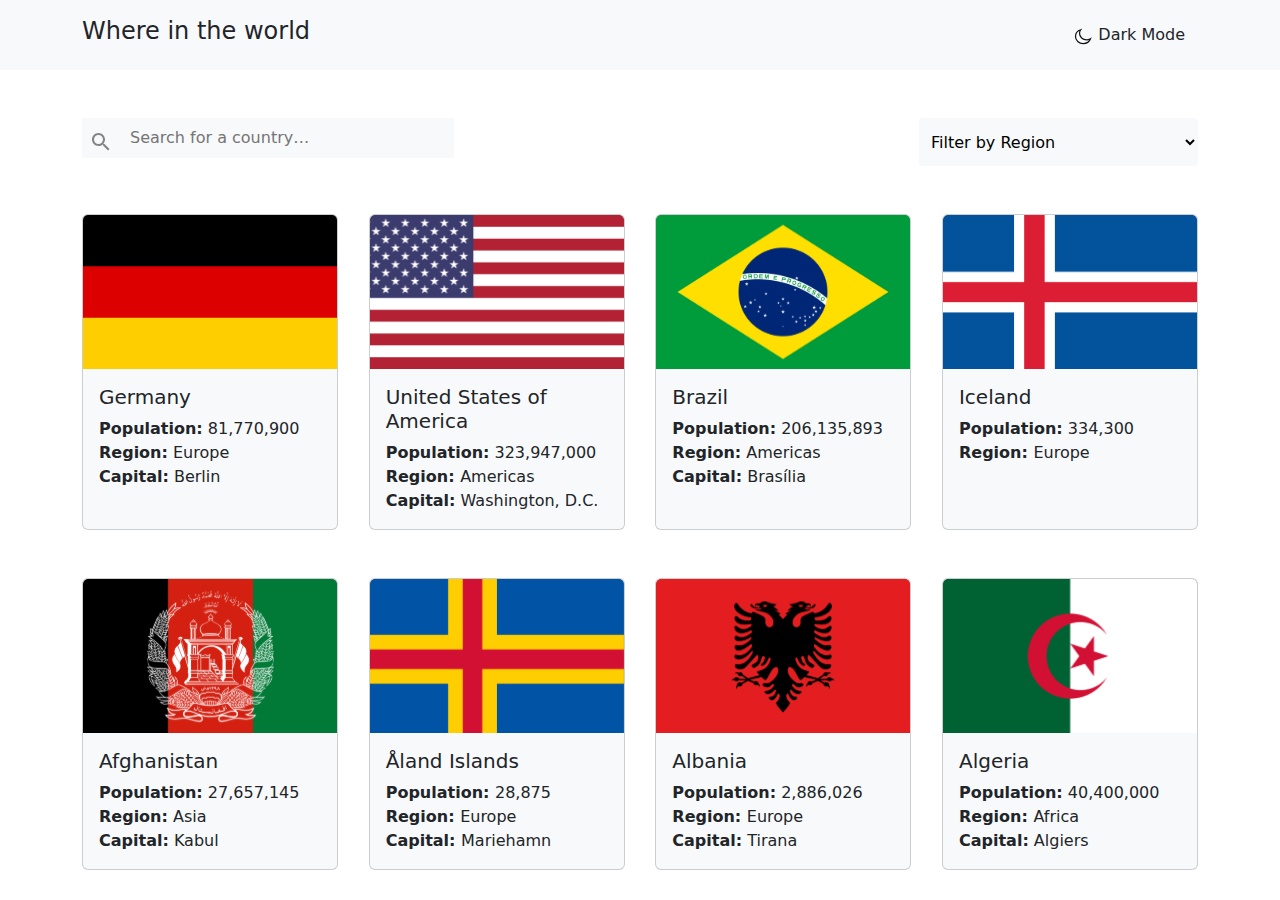
==== index.html @ 40763db2 "add initiol commit" ====
<!DOCTYPE html>
<html lang="en">

<head>
    <meta charset="UTF-8">
    <meta http-equiv="X-UA-Compatible" content="IE=edge">
    <meta name="viewport" content="width=device-width, initial-scale=1.0">
    <title>Document</title>
    <link rel="stylesheet" href="./bootstrap-5.2.2-dist/css/bootstrap.css">
    <link rel="stylesheet" href="./css/main.css">
</head>

<body class="" >
    <header class="site-header  bg-light">
        <div class="container">
            <div class="header__inner top  d-flex align-items-center justify-content-between pt-3 pb-3">
                <nav class="top__nav nav">
                    <a class="top__link link-dark text-dark h4 text-decoration-none" href="./index.html">Where in the world</a>
                </nav>
                <button class="top__button btn">
                    <img src="./images/top-img.svg" alt="logo" width="20" height="20">
                    Dark Mode
                </button>
            </div>
        </div>
    </header>
    <main>
        <section class="">
            <div class="container">
                <div class=" mt-5 mb-5 ">
                    <form class=" d-flex flex-wrap" action="https://echo.htmlacademy.ru/" method="post">
                        <label class=" col-8 form-label ">

                            <input class="pt-2 pb-2 ps-5 col-6 border-0 bg-light" type="text" placeholder="Search for a country…"
                                name="Search for a country…">
                        </label>
                        <select class=" pt-2 pb-2 ps-2 ms-auto border-0 bg-light rounded-1 col-3" aria-label="Default select example">
                            <option selected>Filter by Region</option>
                            <option value="1">One</option>
                            <option value="2">Two</option>
                            <option value="3">Three</option>
                        </select>
                    </form>
                </div>
            </div>
        </section>
        <section>
            <div class="container px-4">
                <div class="row gy-5  justify-content-between">
                    <div class="card  col-12 col-sm-12 col-md-6 col-lg-3 p-0 bg-light " style="width: 16rem;" >
                        <img src="./images/Germany.svg.svg" class="card-img-top w-100" alt="...">
                        <div class="card-body">
                            <h5 class="card-title">Germany</h5>
                            <p class="card-text m-0">
                                <strong> Population:</strong>
                                81,770,900

                            </p>
                            <p class="card-text m-0">
                               <strong>  Region:</strong>
                              Europe
                            </p>
                            <p class="card-text">
                                <strong> Capital:</strong>
                                Berlin
                            </p>
                        </div>
                    </div>
                    <div class="card col-12 col-sm-12 col-md-6 col-lg-3 p-0   bg-light"  style="width: 16rem;" >
                        <img src="./images/flag-usa2.svg" class="card-img-top" alt="...">
                        <div class="card-body">
                            <h5 class="card-title h5">United States of America</h5>
                            <p class="card-text m-0">
                                <strong>Population:</strong>
                               323,947,000
                            </p>
                            <p class="card-text m-0">
                                <strong> Region: </strong>
                               Americas
                            </p>
                            <p class="card-text">
                                <strong> Capital:</strong>
                                Washington, D.C.
                            </p>
                        </div>
                    </div>
                    <div class="card col-12 col-sm-12 col-md-6 col-lg-3 p-0   bg-light"  style="width: 16rem;" >
                        <img src="./images/flag-brazil3.svg" class="card-img-top" alt="...">
                        <div class="card-body">
                            <h5 class="card-title">Brazil</h5>
                            <p class="card-text m-0">
                                <strong>Population:</strong>
                                 206,135,893
                            </p>
                            <p class="card-text m-0">
                                <strong> Region:</strong>
                               Americas
                            </p>
                            <p class="card-text">
                                <strong> Capital:</strong>
                                Brasília
                            </p>
                        </div>
                    </div>
                    <div class="card col-12 col-sm-12 col-md-6 col-lg-3 p-0  bg-light" style="width: 16rem;"  >
                        <img src="./images/Germany4.svg.svg" class="card-img-top" alt="...">
                        <div class="card-body">
                            <h5 class="card-title">Iceland</h5>
                            <p class="card-text m-0">
                                <strong> Population:</strong>
                                334,300
                            </p>
                            <p class="card-text m-0">
                                <strong> Region: </strong>
                               Europe
                            </p>
                            <p class="card-text">
                                <strong></strong>

                            </p>
                        </div>
                    </div>
                    <div class="card col-12 col-sm-12 col-md-6 col-lg-3  p-0  bg-light"  style="width: 16rem;">
                        <img src="./images/avg'on.svg" class="card-img-top" alt="...">
                        <div class="card-body">
                            <h5 class="card-title">Afghanistan</h5>
                            <p class="card-text m-0">
                                <strong> Population:</strong>
                                27,657,145
                            </p>
                            <p class="card-text m-0">
                                <strong>Region:</strong>
                                 Asia
                            </p>
                            <p class="card-text">
                                <strong> Capital:</strong>
                                Kabul
                            </p>
                        </div>
                    </div>
                    <div class="card col-3 p-0  bg-light"  style="width: 16rem;" >
                        <img src="./images/aland.svg" class="card-img-top" alt="...">
                        <div class="card-body">
                            <h5 class="card-title">Åland Islands</h5>
                            <p class="card-text m-0">
                                <strong> Population: </strong>
                               28,875
                            </p>
                            <p class="card-text m-0">
                                <strong>Region: </strong>
                                Europe
                            </p>
                            <p class="card-text">
                                <strong>Capital: </strong>
                                Mariehamn
                            </p>
                        </div>
                    </div>
                    <div class="card col-3 p-0  bg-light"  style="width: 16rem;" >
                        <img src="./images/Albania.svg" class="card-img-top" alt="...">
                        <div class="card-body">
                            <h5 class="card-title">Albania</h5>
                            <p class="card-text m-0">
                                <strong> Population:</strong>
                                2,886,026
                            </p>
                            <p class="card-text m-0">
                                <strong> Region: </strong>
                                Europe
                            </p>
                            <p class="card-text">
                                <strong>Capital:</strong>
                                 Tirana
                            </p>
                        </div>
                    </div>
                    <div class="card col-3 p-0  bg-light"  style="width: 16rem;" >
                        <img src="./images/Algeria.svg" class="card-img-top" alt="...">
                        <div class="card-body">
                            <h5 class="card-title">Algeria</h5>
                            <p class="card-text m-0">
                                <strong>Population:</strong>
                                 40,400,000
                            </p>
                            <p class="card-text m-0">
                                <strong> Region: </strong>
                               Africa
                            </p>
                            <p class="card-text">
                                <strong> Capital:</strong>
                                Algiers
                            </p>
                        </div>
                    </div>
                   
                </div>

            </div>
        </section>
    </main>

</body>

</html>
---- css/main.css ----
.form-label {
  position: relative;
}

.form-label::before {
  content: "";
  position: absolute;
  background-image: url("/images/icon-search-black.svg");
  background-repeat: no-repeat;
  width: 18px;
  height: 18px;
  left: 10px;
  top: 15px;
}

@media only screen and (max-width: 540px) {
  .card {
    width: 400px;
  }
}
body {
  background-color: #FFFFFF;
}/*# sourceMappingURL=main.css.map */
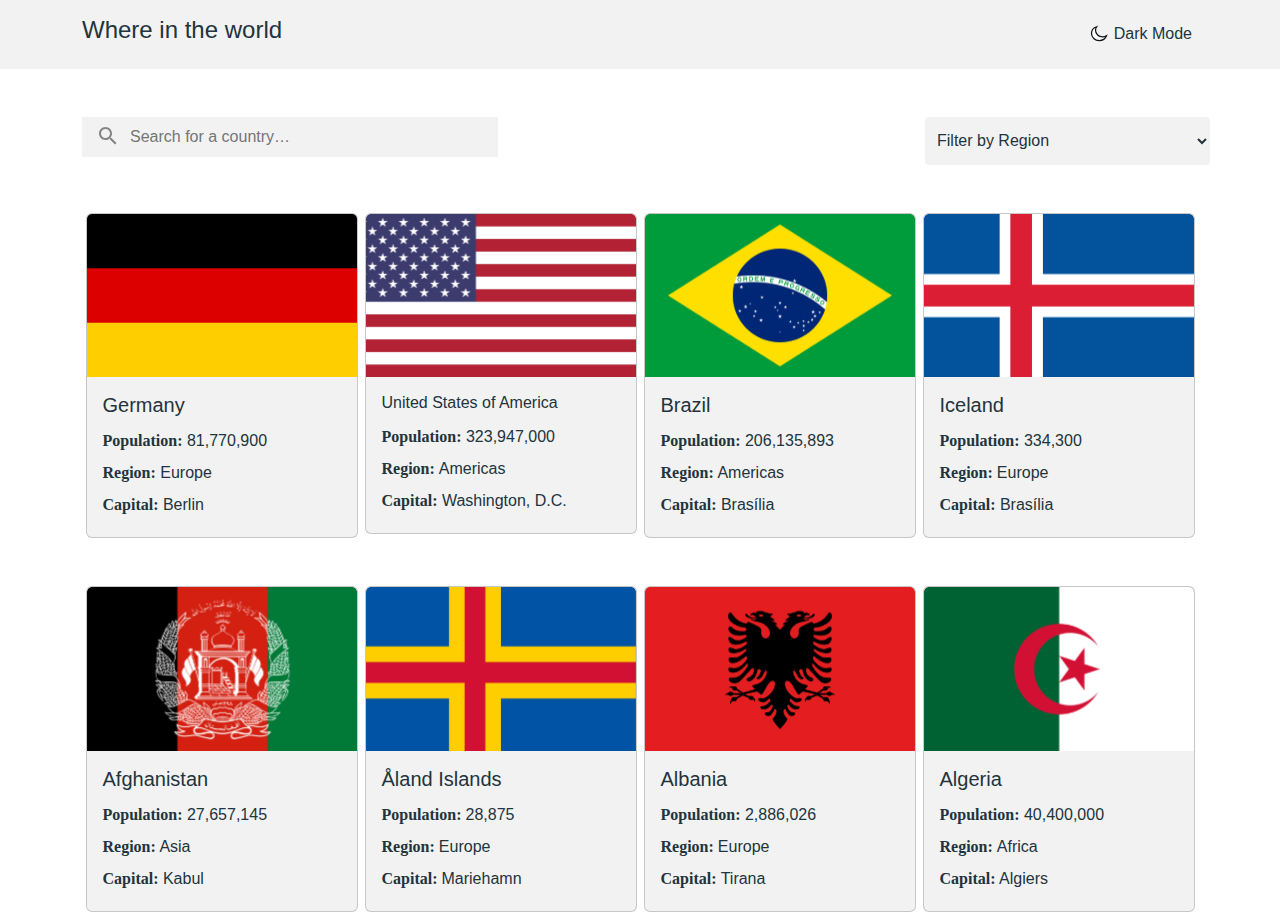
==== commit 606b19c4: "dell innit" ====
--- a/index.html
+++ b/index.html
@@ -7,18 +7,19 @@
     <meta name="viewport" content="width=device-width, initial-scale=1.0">
     <title>Document</title>
     <link rel="stylesheet" href="./bootstrap-5.2.2-dist/css/bootstrap.css">
+    <link rel="stylesheet" href="./bootstrap-5.2.2-dist/js/bootstrap.js">
     <link rel="stylesheet" href="./css/main.css">
 </head>
 
-<body class="" >
-    <header class="site-header  bg-light">
+<body  >
+    <header class="site-header ">
         <div class="container">
             <div class="header__inner top  d-flex align-items-center justify-content-between pt-3 pb-3">
                 <nav class="top__nav nav">
-                    <a class="top__link link-dark text-dark h4 text-decoration-none" href="./index.html">Where in the world</a>
+                    <a class="top__link h4 text-decoration-none" href="./index.html">Where in the world</a>
                 </nav>
-                <button class="top__button btn">
-                    <img src="./images/top-img.svg" alt="logo" width="20" height="20">
+                <button class="top__button  btne" type="button" >
+                    <img class="mb-1" src="./images/top-img.svg" alt="logo" width="20" height="20">
                     Dark Mode
                 </button>
             </div>
@@ -28,13 +29,13 @@
         <section class="">
             <div class="container">
                 <div class=" mt-5 mb-5 ">
-                    <form class=" d-flex flex-wrap" action="https://echo.htmlacademy.ru/" method="post">
-                        <label class=" col-8 form-label ">
-
-                            <input class="pt-2 pb-2 ps-5 col-6 border-0 bg-light" type="text" placeholder="Search for a country…"
+                    <form class="row" action="https://echo.htmlacademy.ru/" method="post">
+                        <label class=" col-12 col-sm-12 col-md-8 col-lg-9 form-label ">
+
+                            <input class="pt-2 pb-2 ps-5 col-6 border-0 " type="text" placeholder="Search for a country…"
                                 name="Search for a country…">
                         </label>
-                        <select class=" pt-2 pb-2 ps-2 ms-auto border-0 bg-light rounded-1 col-3" aria-label="Default select example">
+                        <select class="  pt-2 pb-2 ps-2 border-0  rounded-1 col-5 col-sm-5 col-md-4 col-lg-3" aria-label="Default select example">
                             <option selected>Filter by Region</option>
                             <option value="1">One</option>
                             <option value="2">Two</option>
@@ -45,9 +46,11 @@
             </div>
         </section>
         <section>
+         
             <div class="container px-4">
                 <div class="row gy-5  justify-content-between">
-                    <div class="card  col-12 col-sm-12 col-md-6 col-lg-3 p-0 bg-light " style="width: 16rem;" >
+                    <a class="text-decoration-none  col-12 col-sm-12 col-md-6 col-lg-3 p-0" href="./Detali.html">
+                    <div class="card   " style="width: 17rem;" >
                         <img src="./images/Germany.svg.svg" class="card-img-top w-100" alt="...">
                         <div class="card-body">
                             <h5 class="card-title">Germany</h5>
@@ -66,43 +69,50 @@
                             </p>
                         </div>
                     </div>
-                    <div class="card col-12 col-sm-12 col-md-6 col-lg-3 p-0   bg-light"  style="width: 16rem;" >
-                        <img src="./images/flag-usa2.svg" class="card-img-top" alt="...">
-                        <div class="card-body">
-                            <h5 class="card-title h5">United States of America</h5>
-                            <p class="card-text m-0">
-                                <strong>Population:</strong>
-                               323,947,000
-                            </p>
-                            <p class="card-text m-0">
-                                <strong> Region: </strong>
-                               Americas
-                            </p>
-                            <p class="card-text">
-                                <strong> Capital:</strong>
-                                Washington, D.C.
-                            </p>
-                        </div>
-                    </div>
-                    <div class="card col-12 col-sm-12 col-md-6 col-lg-3 p-0   bg-light"  style="width: 16rem;" >
-                        <img src="./images/flag-brazil3.svg" class="card-img-top" alt="...">
-                        <div class="card-body">
-                            <h5 class="card-title">Brazil</h5>
-                            <p class="card-text m-0">
-                                <strong>Population:</strong>
-                                 206,135,893
-                            </p>
-                            <p class="card-text m-0">
-                                <strong> Region:</strong>
-                               Americas
-                            </p>
-                            <p class="card-text">
-                                <strong> Capital:</strong>
-                                Brasília
-                            </p>
-                        </div>
-                    </div>
-                    <div class="card col-12 col-sm-12 col-md-6 col-lg-3 p-0  bg-light" style="width: 16rem;"  >
+
+                   </a>
+                    <a class="col-12 col-sm-12 col-md-6 col-lg-3 p-0   " href="./Detali.html">
+                        <div class="card "  style="width: 17rem;" >
+                            <img src="./images/flag-usa2.svg" class="card-img-top" alt="...">
+                            <div class="card-body">
+                                <h5 class="card-title h6">United States of America</h5>
+                                <p class="card-text m-0">
+                                    <strong>Population:</strong>
+                                   323,947,000
+                                </p>
+                                <p class="card-text m-0">
+                                    <strong> Region: </strong>
+                                   Americas
+                                </p>
+                                <p class="card-text">
+                                    <strong> Capital:</strong>
+                                    Washington, D.C.
+                                </p>
+                            </div>
+                        </div>
+                    </a>
+                    <a class="col-12 col-sm-12 col-md-6 col-lg-3 p-0" href="./Detali.html">
+                        <div class="card "  style="width: 17rem;" >
+                            <img src="./images/flag-brazil3.svg" class="card-img-top" alt="...">
+                            <div class="card-body">
+                                <h5 class="card-title">Brazil</h5>
+                                <p class="card-text m-0">
+                                    <strong>Population:</strong>
+                                     206,135,893
+                                </p>
+                                <p class="card-text m-0">
+                                    <strong> Region:</strong>
+                                   Americas
+                                </p>
+                                <p class="card-text">
+                                    <strong> Capital:</strong>
+                                    Brasília
+                                </p>
+                            </div>
+                        </div>
+                    </a>
+                   <a class="col-12 col-sm-12 col-md-6 col-lg-3 p-0" href="./Detali.html">
+                    <div class="card " style="width: 17rem;"  >
                         <img src="./images/Germany4.svg.svg" class="card-img-top" alt="...">
                         <div class="card-body">
                             <h5 class="card-title">Iceland</h5>
@@ -115,12 +125,14 @@
                                Europe
                             </p>
                             <p class="card-text">
-                                <strong></strong>
-
-                            </p>
-                        </div>
-                    </div>
-                    <div class="card col-12 col-sm-12 col-md-6 col-lg-3  p-0  bg-light"  style="width: 16rem;">
+                                <strong>  Capital:</strong>
+                                Brasília
+                            </p>
+                        </div>
+                    </div>
+                   </a>
+                   <a class="col-12 col-sm-12 col-md-6 col-lg-3  p-0" href="./Detali.html">
+                    <div class="card "  style="width: 17rem;">
                         <img src="./images/avg'on.svg" class="card-img-top" alt="...">
                         <div class="card-body">
                             <h5 class="card-title">Afghanistan</h5>
@@ -138,7 +150,9 @@
                             </p>
                         </div>
                     </div>
-                    <div class="card col-3 p-0  bg-light"  style="width: 16rem;" >
+                   </a>
+                 <a class="col-12 col-sm-12 col-md-6 col-lg-3  p-0" href="./Detali.html">
+                    <div class="card "  style="width: 17rem;" >
                         <img src="./images/aland.svg" class="card-img-top" alt="...">
                         <div class="card-body">
                             <h5 class="card-title">Åland Islands</h5>
@@ -156,7 +170,9 @@
                             </p>
                         </div>
                     </div>
-                    <div class="card col-3 p-0  bg-light"  style="width: 16rem;" >
+                 </a>
+                  <a class="col-12 col-sm-12 col-md-6 col-lg-3  p-0" href="./Detali.html">
+                    <div class="card"  style="width: 17rem;" >
                         <img src="./images/Albania.svg" class="card-img-top" alt="...">
                         <div class="card-body">
                             <h5 class="card-title">Albania</h5>
@@ -174,7 +190,9 @@
                             </p>
                         </div>
                     </div>
-                    <div class="card col-3 p-0  bg-light"  style="width: 16rem;" >
+                  </a>
+                   <a class="col-12 col-sm-12 col-md-6 col-lg-3  p-0" href="./Detali.html">
+                    <div class="card"  style="width: 17rem;" >
                         <img src="./images/Algeria.svg" class="card-img-top" alt="...">
                         <div class="card-body">
                             <h5 class="card-title">Algeria</h5>
@@ -193,12 +211,15 @@
                         </div>
                     </div>
                    
+                   </a>
                 </div>
 
             </div>
         </section>
     </main>
 
+
+  <script src="./Js/main.js" ></script>
 </body>
 
 </html>--- a/css/main.css
+++ b/css/main.css
@@ -1,3 +1,17 @@
+.site-header {
+  background-color: var(--main-content-bg-color);
+}
+
+.top__link {
+  color: var(--main-text-color);
+}
+
+.top__button {
+  background-color: var(--main-content-bg-color);
+  color: var(--main-text-color);
+  border: none;
+}
+
 .form-label {
   position: relative;
 }
@@ -9,8 +23,18 @@
   background-repeat: no-repeat;
   width: 18px;
   height: 18px;
-  left: 10px;
-  top: 15px;
+  left: 29px;
+  top: 10px;
+}
+
+.border-0 {
+  background-color: var(--main-content-bg-color);
+  color: var(--main-text-color);
+}
+
+.card {
+  background-color: var(--main-content-bg-color);
+  margin: 0 auto;
 }
 
 @media only screen and (max-width: 540px) {
@@ -18,6 +42,124 @@
     width: 400px;
   }
 }
+.hero__list {
+  list-style: none;
+}
+
+.hero__title {
+  margin: 0;
+  padding: 0;
+  font-family: "Nunito Sans";
+  font-style: normal;
+  font-weight: 800;
+  font-size: 32px;
+  line-height: 44px;
+  /* identical to box height */
+  color: var(--main-text-color);
+}
+
+strong {
+  font-family: "Nunito Sans";
+  font-style: normal;
+  font-weight: 600;
+  font-size: 16px;
+  line-height: 32px;
+  color: var(--main-text-color);
+}
+
+.hero__text {
+  margin: 0;
+  padding: 0;
+  font-family: "Nunito Sans";
+  font-style: normal;
+  font-weight: 300;
+  font-size: 14px;
+  line-height: 19px;
+  color: var(--main-text-color);
+}
+
+.btn {
+  font-family: "Nunito Sans";
+  font-style: normal;
+  font-weight: 300;
+  font-size: 14px;
+  line-height: 19px;
+  /* identical to box height */
+  color: var(--main-text-color);
+}
+
+a {
+  text-decoration: none;
+  color: var(--main-text-color);
+}
+
+.hero__titles {
+  margin: 0;
+  padding: 0;
+  font-family: "Nunito Sans";
+  font-style: normal;
+  font-weight: 600;
+  font-size: 16px;
+  line-height: 24px;
+  /* identical to box height, or 150% */
+  color: var(--main-text-color);
+}
+
+@media only screen and (max-width: 578px) {
+  .hero__inner {
+    flex-direction: column;
+  }
+}
+.bask-link {
+  margin-left: 15px;
+  padding: 10px;
+  background-color: var(--main-content-bg-color);
+  text-align: center;
+  border-radius: 200px;
+}
+
+:root {
+  --main-body-bg-color: #F2F2F2;
+  --main-text-color:#111517;
+  --main-content-bg-color: #F2F2F2 ;
+}
+
+.dark {
+  --main-body-bg-color:#202C36 ;
+  --main-content-bg-color: #2B3844;
+  --main-text-color:#fff;
+}
+
+html {
+  height: 100%;
+  scroll-behavior: smooth;
+}
+
+*,
+::after::before {
+  box-sizing: border-box;
+}
+
 body {
-  background-color: #FFFFFF;
+  height: 100%;
+  display: flex;
+  flex-direction: column;
+  margin: 0;
+  font-family: "Barlow", sans-serif;
+  background-color: var(--main-body-bg-color);
+}
+
+main {
+  flex-grow: 1;
+}
+
+img {
+  vertical-align: middle;
+  -o-object-fit: cover;
+     object-fit: cover;
+}
+
+:root {
+  --main-body-bg-color: #fff;
+  --main-text-color: #22343D;
 }/*# sourceMappingURL=main.css.map */